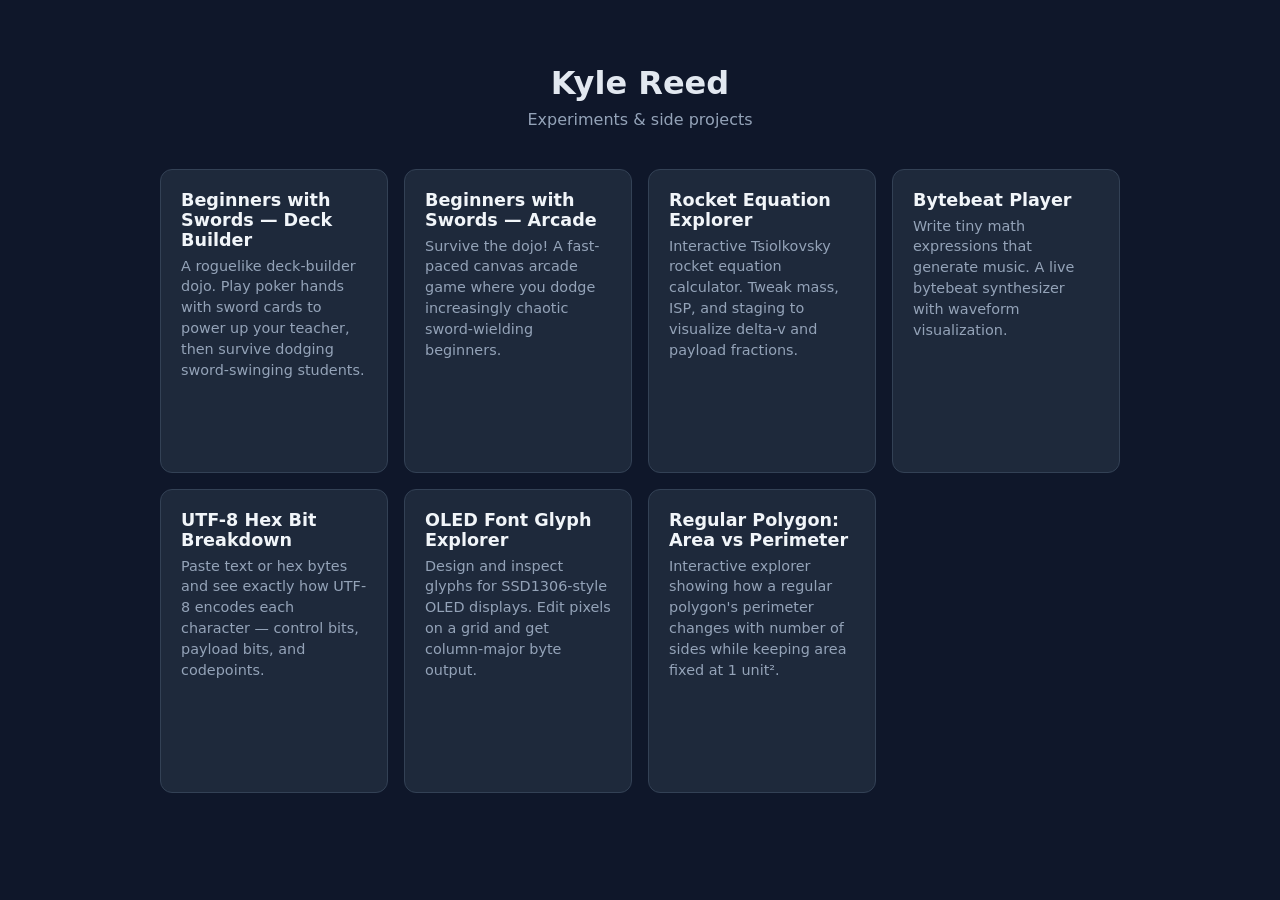
==== index.html @ 83ba5015 "initial commit" ====
<!DOCTYPE html>
<html lang="en">
<head>
  <meta charset="UTF-8">
  <meta name="viewport" content="width=device-width, initial-scale=1.0">
  <title>Kyle Reed</title>
  <style>
    *, *::before, *::after { box-sizing: border-box; margin: 0; padding: 0; }
    body {
      font-family: 'Segoe UI', system-ui, -apple-system, sans-serif;
      background: #0f172a;
      color: #e2e8f0;
      min-height: 100vh;
      display: flex;
      flex-direction: column;
      align-items: center;
      padding: 4rem 1.5rem;
    }
    h1 {
      font-size: 2rem;
      font-weight: 700;
      margin-bottom: 0.5rem;
    }
    .subtitle {
      color: #94a3b8;
      font-size: 1rem;
      margin-bottom: 2.5rem;
    }
    .cards {
      display: grid;
      grid-template-columns: repeat(4, 1fr);
      gap: 1rem;
      width: 100%;
      max-width: 960px;
    }
    @media (max-width: 900px) { .cards { grid-template-columns: repeat(3, 1fr); } }
    @media (max-width: 660px) { .cards { grid-template-columns: repeat(2, 1fr); } }
    @media (max-width: 440px) { .cards { grid-template-columns: 1fr; } }
    a.card {
      display: flex;
      flex-direction: column;
      aspect-ratio: 3 / 4;
      background: #1e293b;
      border: 1px solid #334155;
      border-radius: 0.75rem;
      padding: 1.25rem 1.25rem;
      text-decoration: none;
      color: inherit;
      transition: border-color 0.2s, transform 0.15s;
    }
    a.card:hover {
      border-color: #60a5fa;
      transform: translateY(-2px);
    }
    .card-title {
      font-size: 1.1rem;
      font-weight: 600;
      color: #f1f5f9;
      margin-bottom: 0.35rem;
    }
    .card-desc {
      font-size: 0.9rem;
      color: #94a3b8;
      line-height: 1.45;
    }
  </style>
</head>
<body>
  <h1>Kyle Reed</h1>
  <p class="subtitle">Experiments &amp; side projects</p>

  <div class="cards">
    <a class="card" href="swords/balatro-swords.html">
      <div class="card-title">Beginners with Swords — Deck Builder</div>
      <div class="card-desc">A roguelike deck-builder dojo. Play poker hands with sword cards to power up your teacher, then survive dodging sword-swinging students.</div>
    </a>

    <a class="card" href="swords/beginners-with-swords.html">
      <div class="card-title">Beginners with Swords — Arcade</div>
      <div class="card-desc">Survive the dojo! A fast-paced canvas arcade game where you dodge increasingly chaotic sword-wielding beginners.</div>
    </a>

    <a class="card" href="rocket/rocket.html">
      <div class="card-title">Rocket Equation Explorer</div>
      <div class="card-desc">Interactive Tsiolkovsky rocket equation calculator. Tweak mass, ISP, and staging to visualize delta-v and payload fractions.</div>
    </a>

    <a class="card" href="bytebeat/bytebeat.html">
      <div class="card-title">Bytebeat Player</div>
      <div class="card-desc">Write tiny math expressions that generate music. A live bytebeat synthesizer with waveform visualization.</div>
    </a>

    <a class="card" href="utf8-explorer/utf8-breakdown.html">
      <div class="card-title">UTF-8 Hex Bit Breakdown</div>
      <div class="card-desc">Paste text or hex bytes and see exactly how UTF-8 encodes each character — control bits, payload bits, and codepoints.</div>
    </a>

    <a class="card" href="glyph-explorer/glyph_explore.html">
      <div class="card-title">OLED Font Glyph Explorer</div>
      <div class="card-desc">Design and inspect glyphs for SSD1306-style OLED displays. Edit pixels on a grid and get column-major byte output.</div>
    </a>

    <a class="card" href="tri_area/area-explorer.html">
      <div class="card-title">Regular Polygon: Area vs Perimeter</div>
      <div class="card-desc">Interactive explorer showing how a regular polygon's perimeter changes with number of sides while keeping area fixed at 1 unit².</div>
    </a>

    <!-- TEMPLATE: Copy this block to add a new card
    <a class="card" href="FOLDER/FILE.html">
      <div class="card-title">TITLE</div>
      <div class="card-desc">SHORT DESCRIPTION</div>
    </a>
    -->
  </div>
</body>
</html>
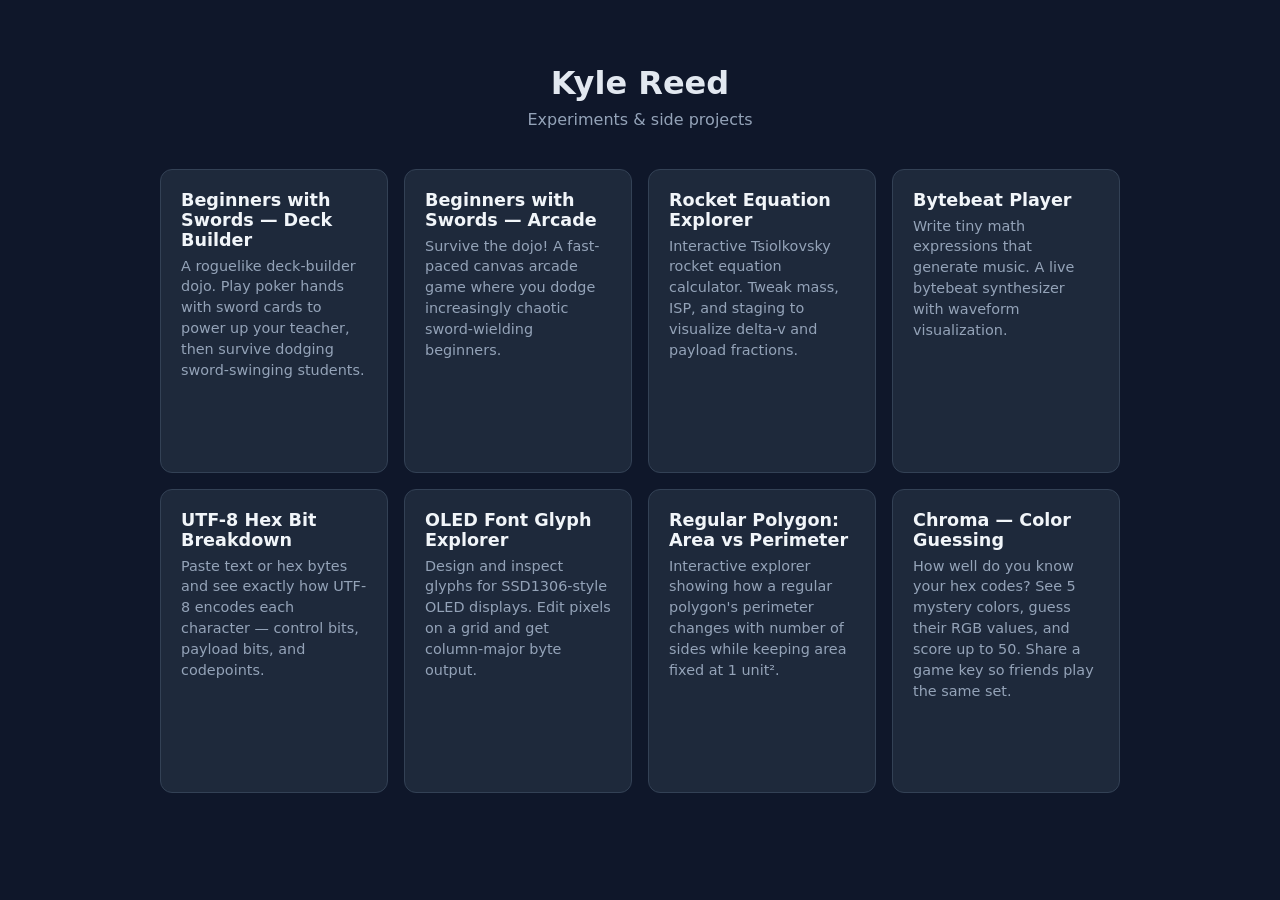
==== commit cd25000a: "Add Chroma color guessing game A shareable SPA where players guess hex RGB codes for 5 color tiles a" ====
--- a/index.html
+++ b/index.html
@@ -105,6 +105,11 @@
       <div class="card-desc">Interactive explorer showing how a regular polygon's perimeter changes with number of sides while keeping area fixed at 1 unit².</div>
     </a>
 
+    <a class="card" href="chroma/">
+      <div class="card-title">Chroma — Color Guessing</div>
+      <div class="card-desc">How well do you know your hex codes? See 5 mystery colors, guess their RGB values, and score up to 50. Share a game key so friends play the same set.</div>
+    </a>
+
     <!-- TEMPLATE: Copy this block to add a new card
     <a class="card" href="FOLDER/FILE.html">
       <div class="card-title">TITLE</div>
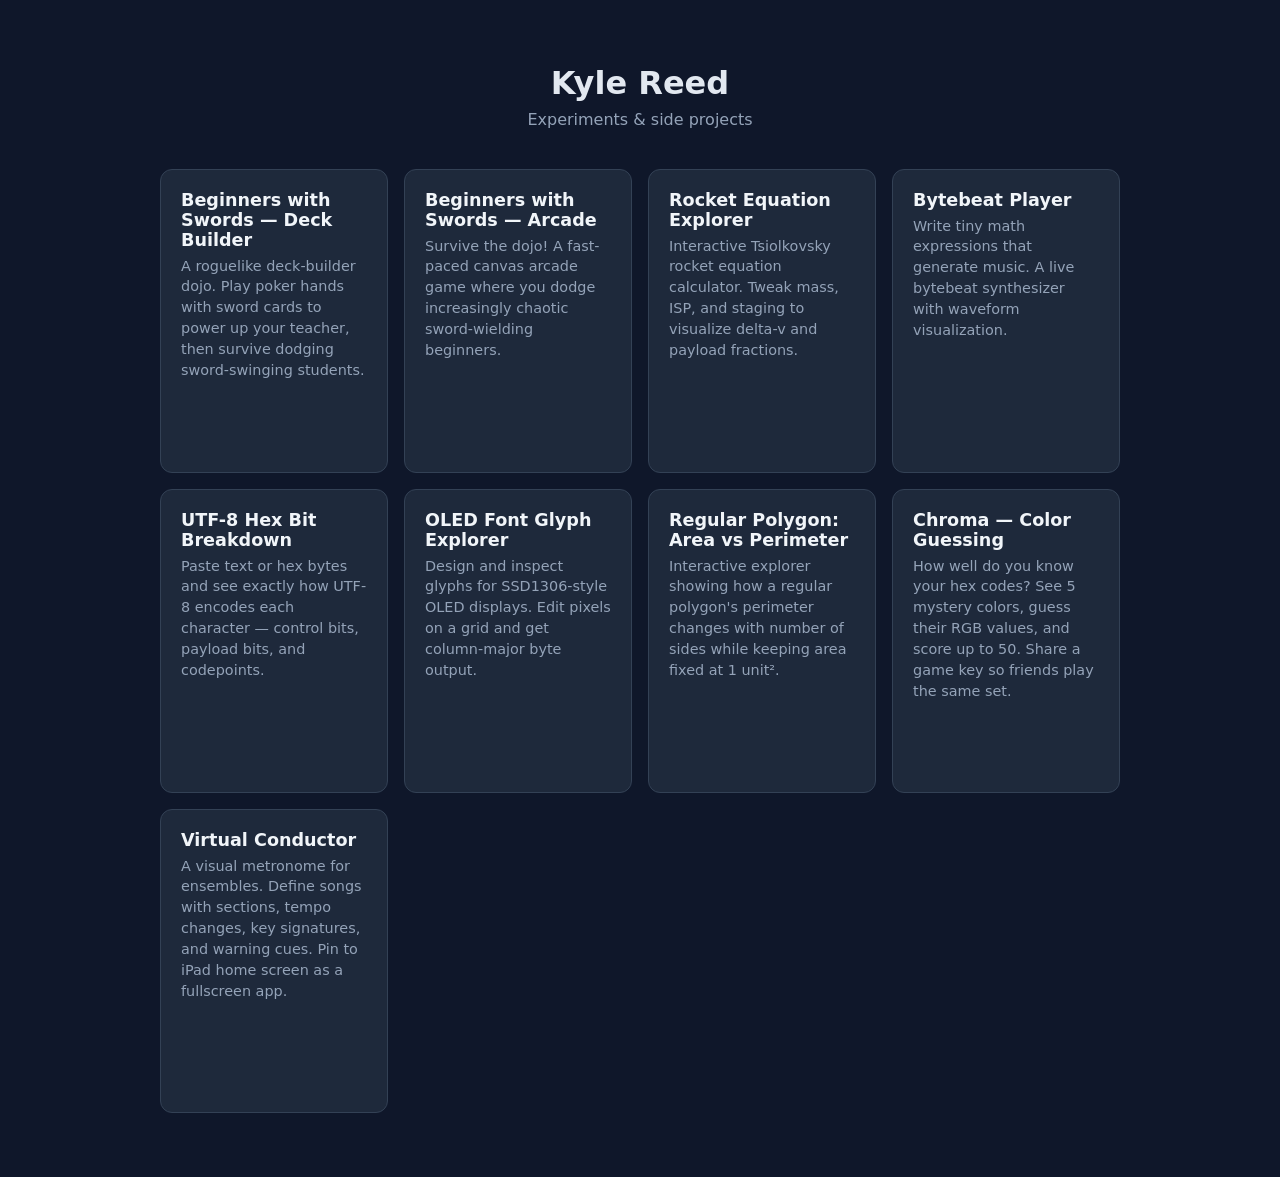
==== commit 9f2e789b: "Add Virtual Conductor metronome app - Full SPA with song list, section editor, and performance view " ====
--- a/index.html
+++ b/index.html
@@ -110,6 +110,11 @@
       <div class="card-desc">How well do you know your hex codes? See 5 mystery colors, guess their RGB values, and score up to 50. Share a game key so friends play the same set.</div>
     </a>
 
+    <a class="card" href="metronome/">
+      <div class="card-title">Virtual Conductor</div>
+      <div class="card-desc">A visual metronome for ensembles. Define songs with sections, tempo changes, key signatures, and warning cues. Pin to iPad home screen as a fullscreen app.</div>
+    </a>
+
     <!-- TEMPLATE: Copy this block to add a new card
     <a class="card" href="FOLDER/FILE.html">
       <div class="card-title">TITLE</div>
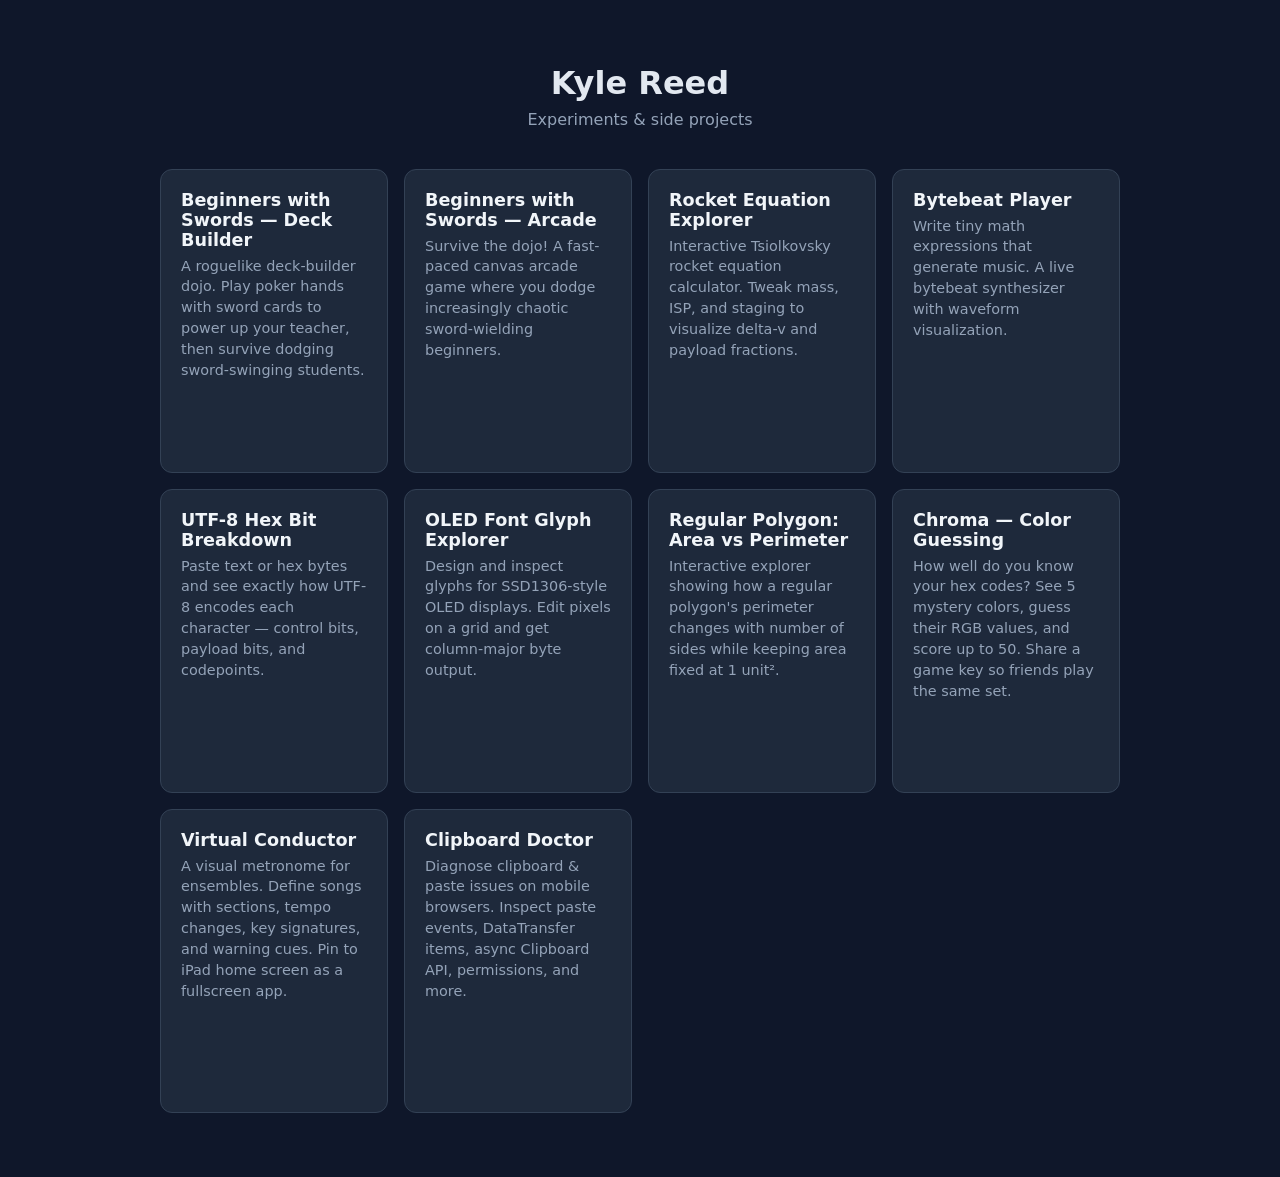
==== commit dd6b9c20: "Add Clipboard Doctor - clipboard diagnostic SPA A thorough diagnostic tool for debugging clipboard/p" ====
--- a/index.html
+++ b/index.html
@@ -115,6 +115,11 @@
       <div class="card-desc">A visual metronome for ensembles. Define songs with sections, tempo changes, key signatures, and warning cues. Pin to iPad home screen as a fullscreen app.</div>
     </a>
 
+    <a class="card" href="clipboard-doctor/">
+      <div class="card-title">Clipboard Doctor</div>
+      <div class="card-desc">Diagnose clipboard &amp; paste issues on mobile browsers. Inspect paste events, DataTransfer items, async Clipboard API, permissions, and more.</div>
+    </a>
+
     <!-- TEMPLATE: Copy this block to add a new card
     <a class="card" href="FOLDER/FILE.html">
       <div class="card-title">TITLE</div>
